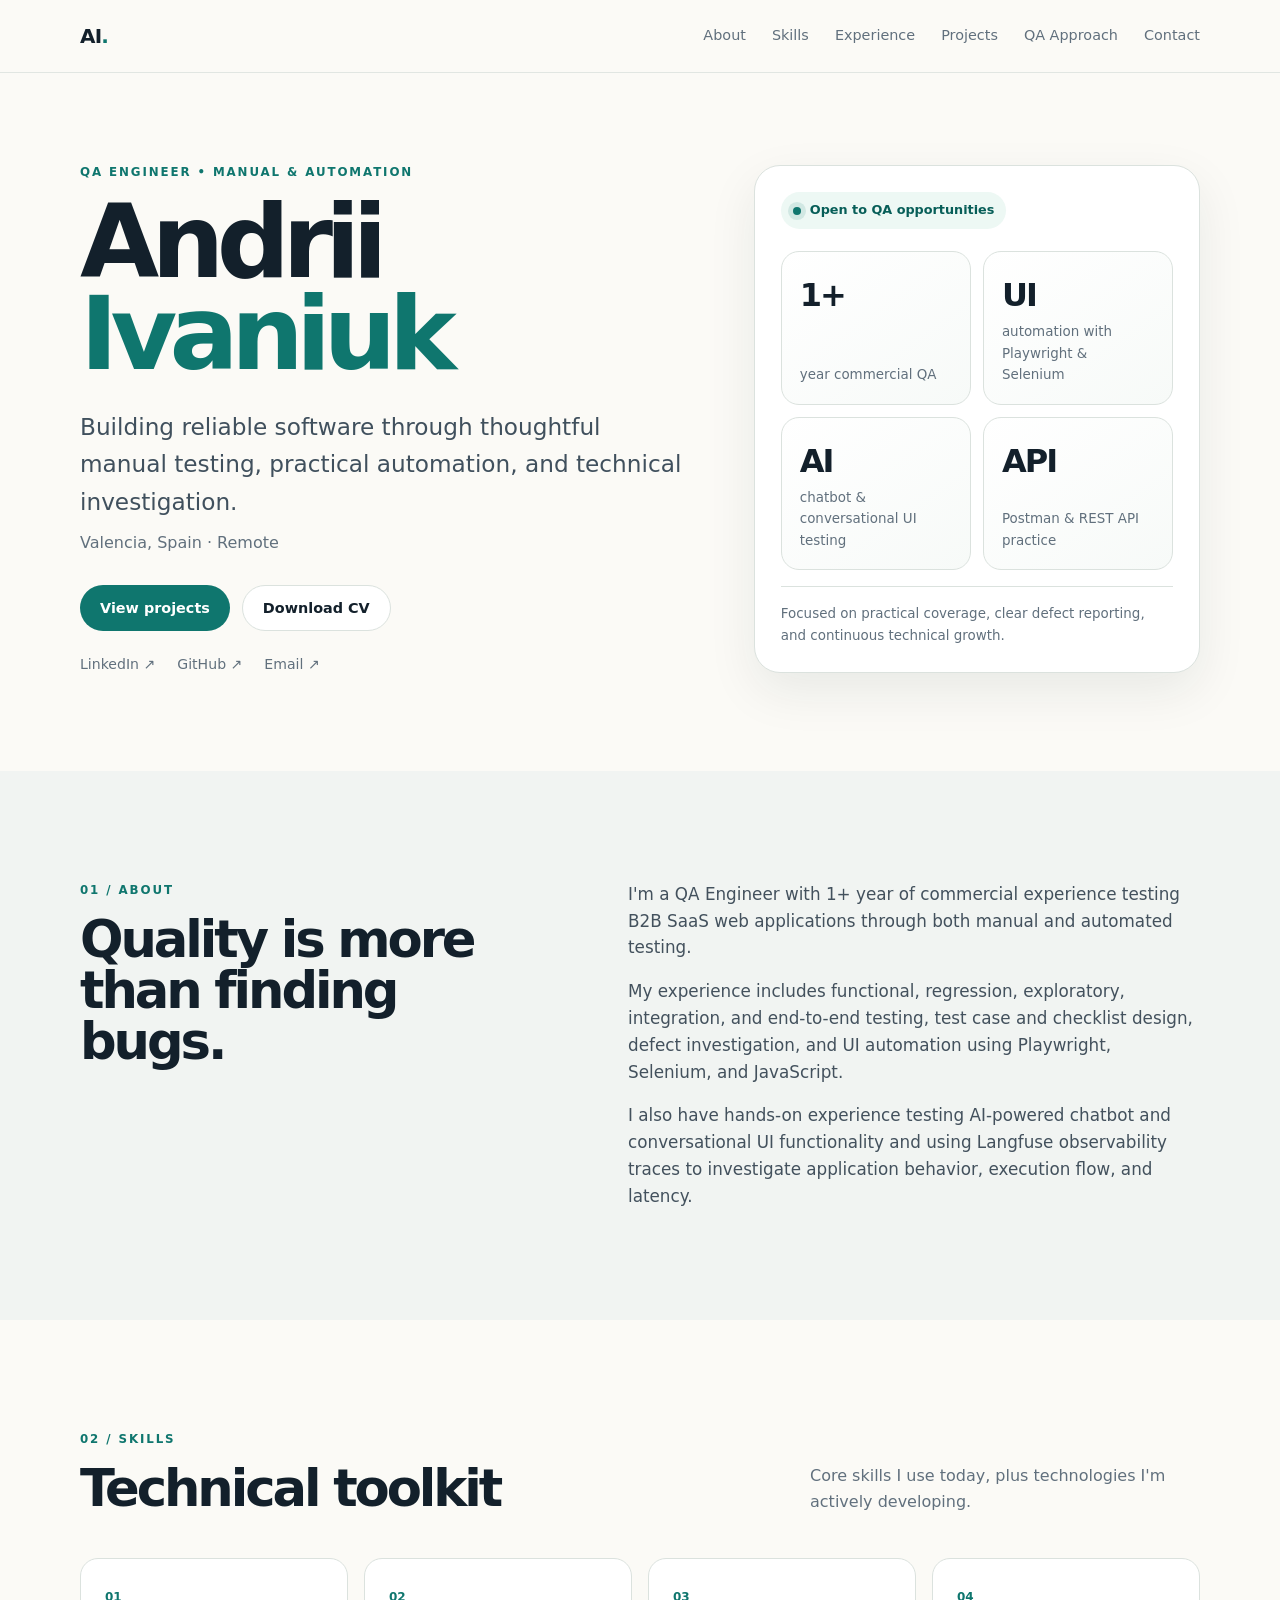
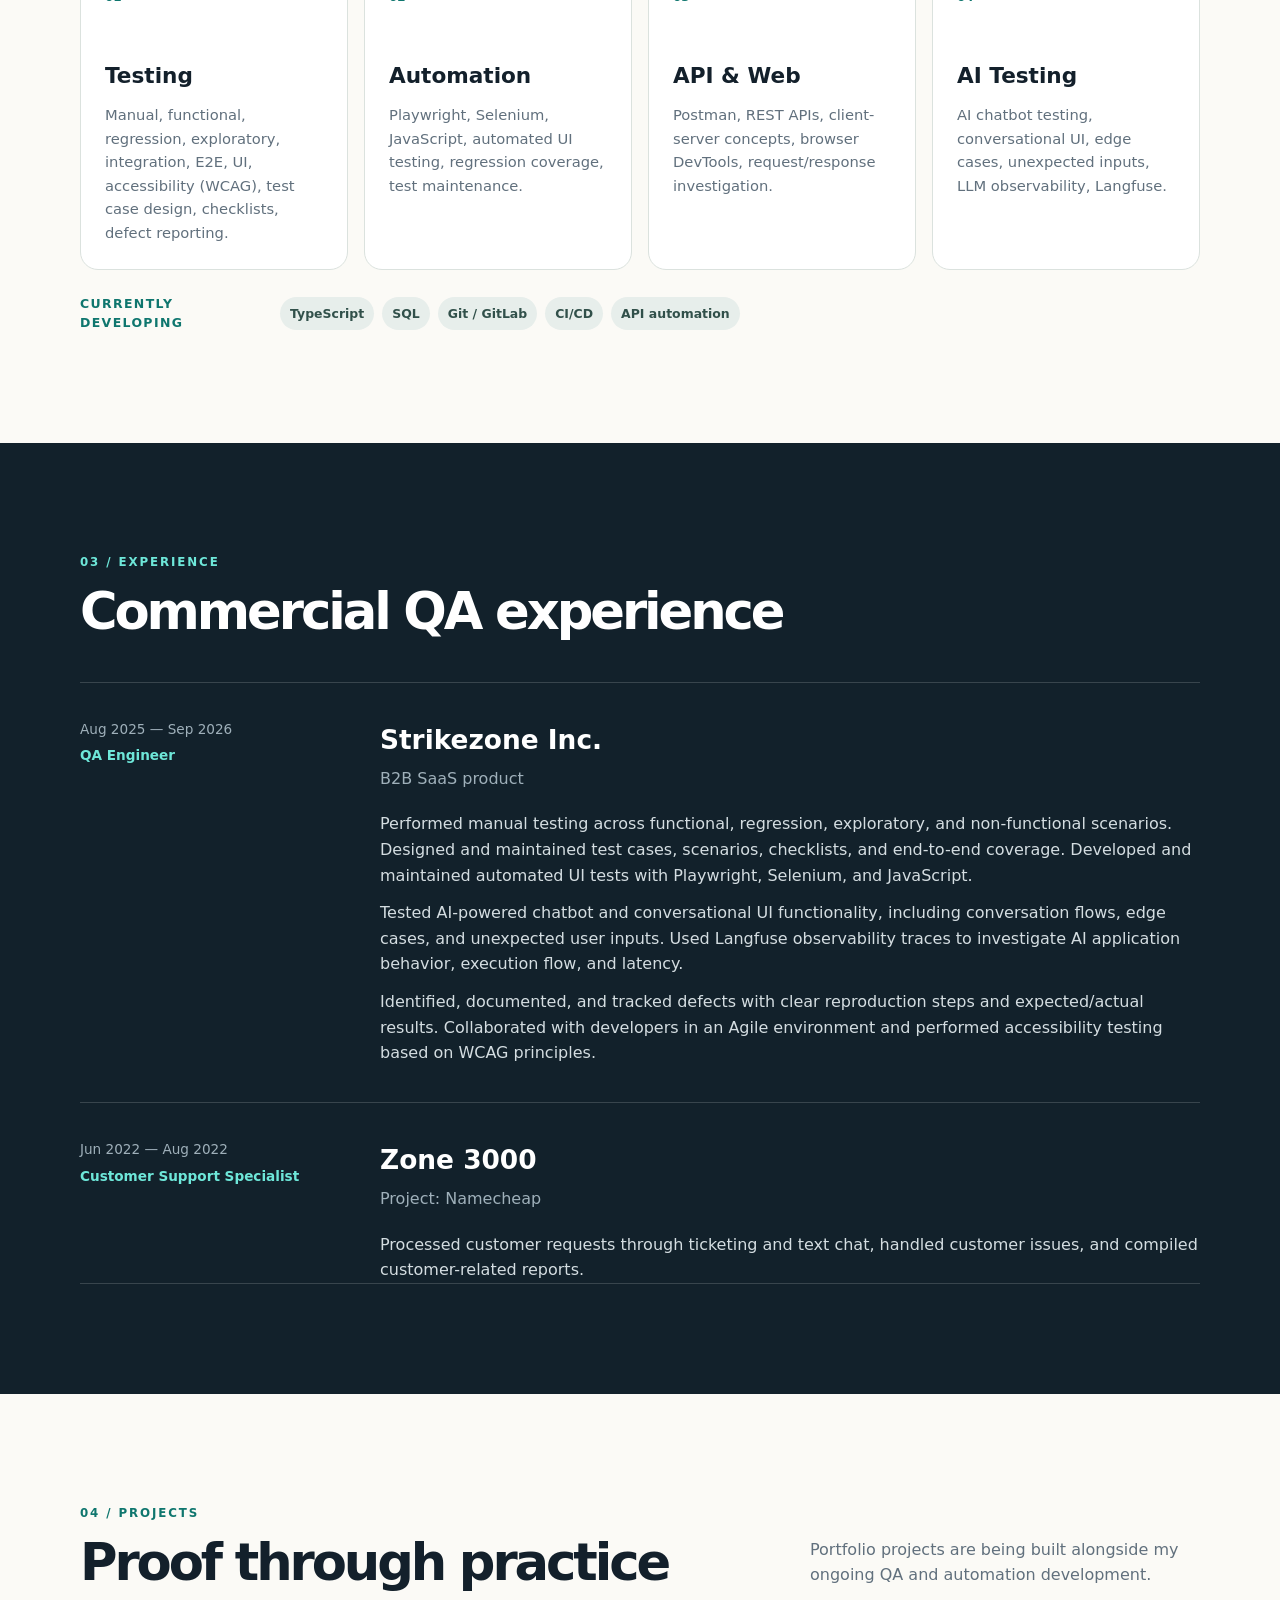
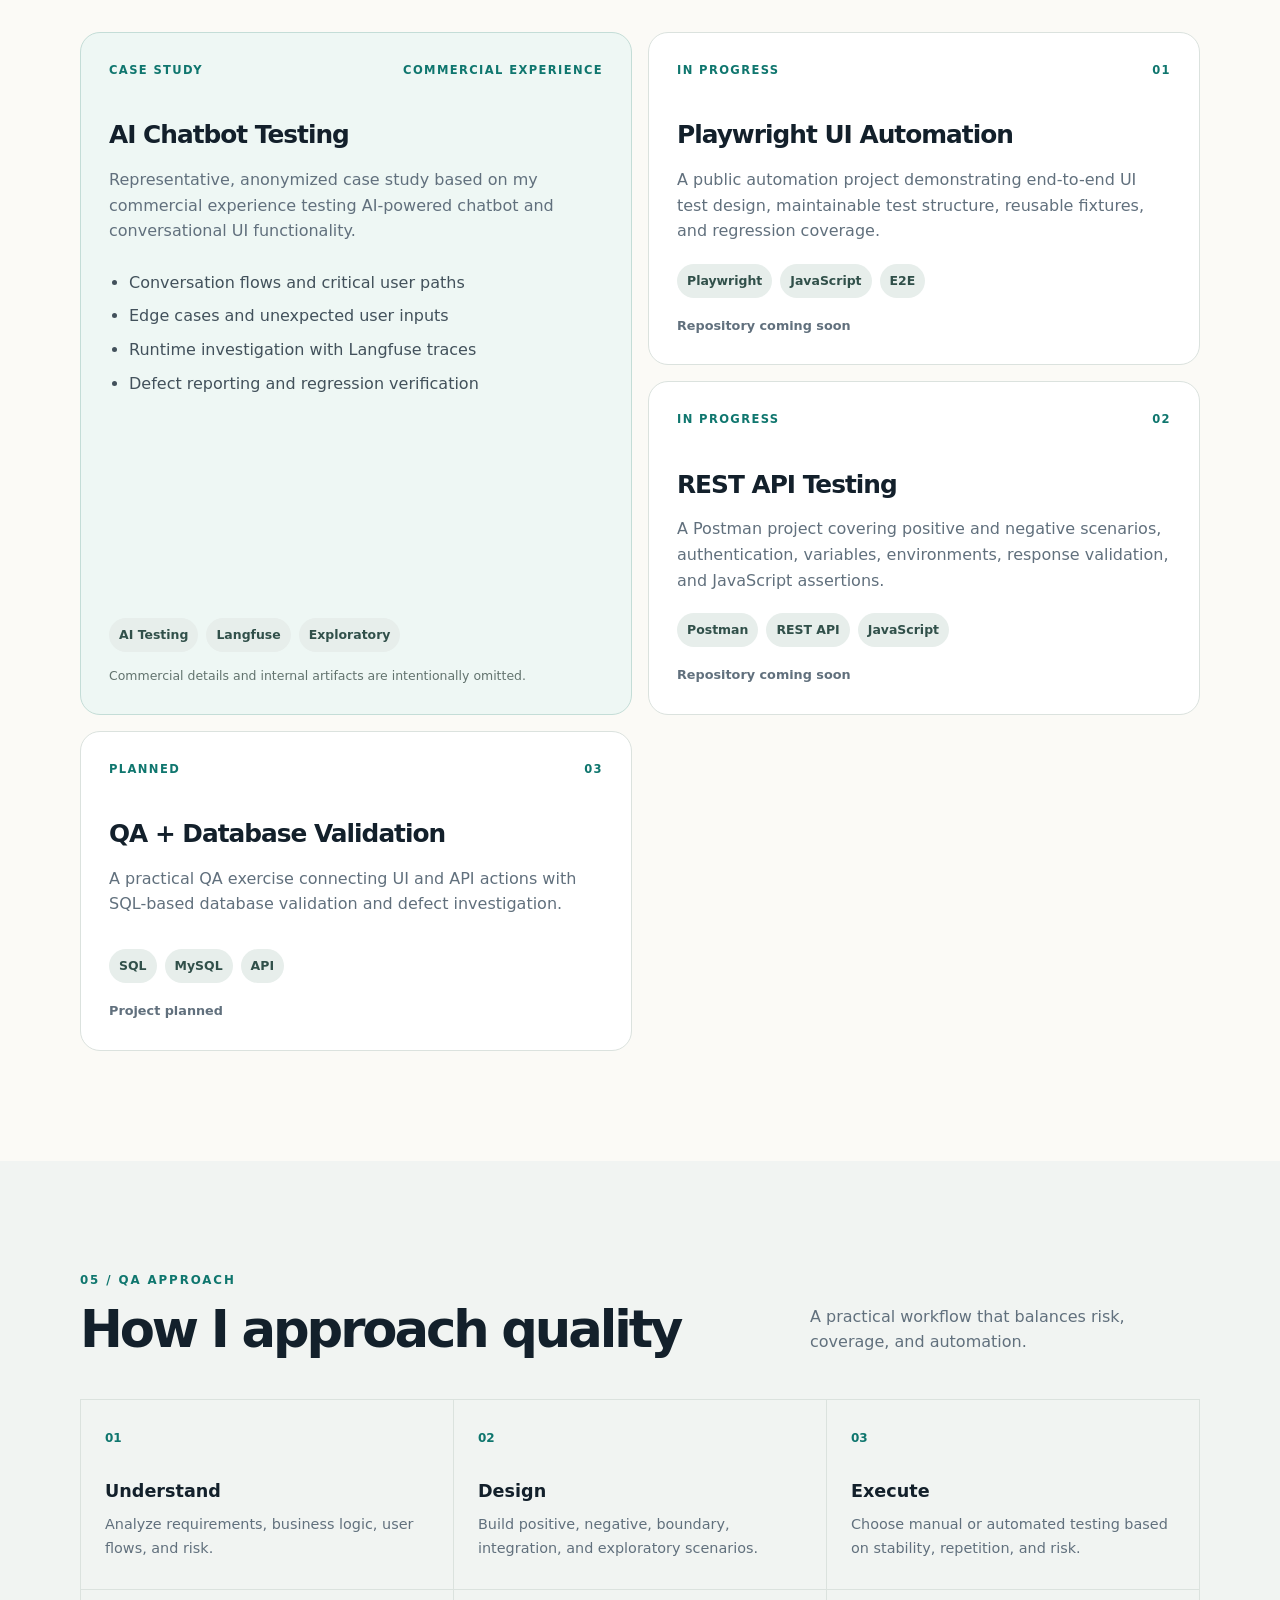
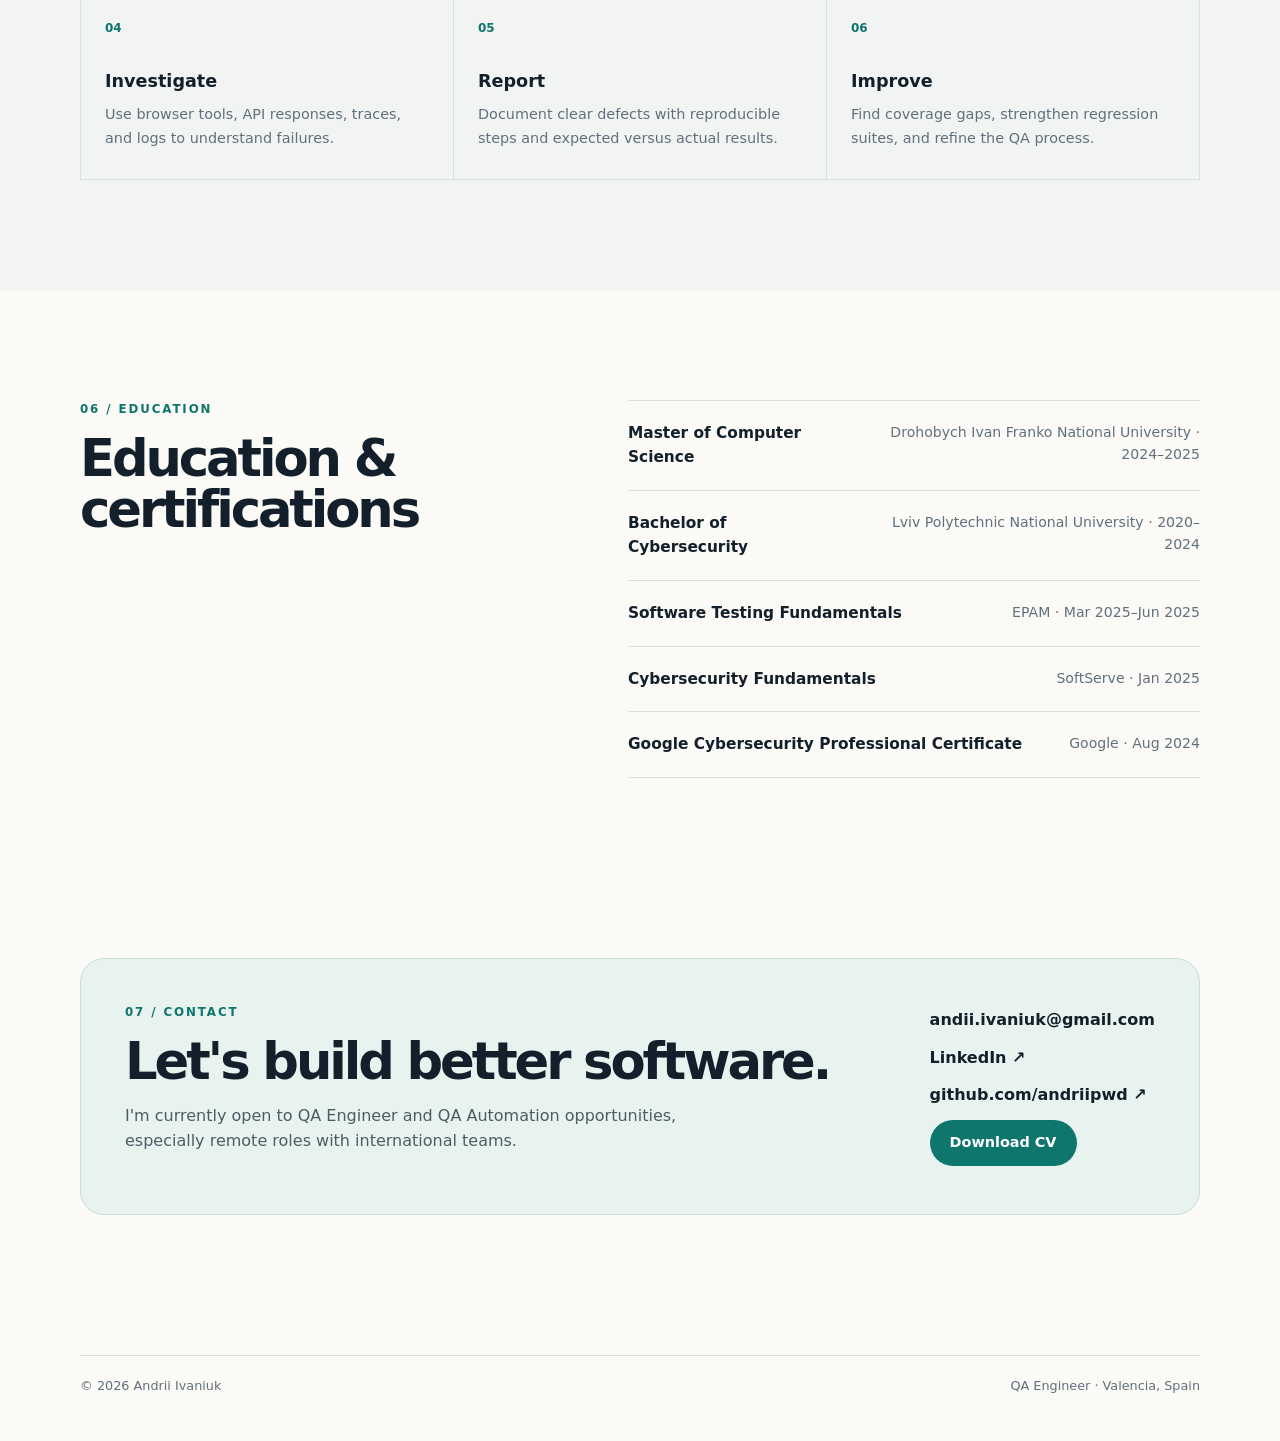
==== index.html @ 9c493ccf "additional files" ====
<!doctype html>
<html lang="en">
<head>
  <meta charset="utf-8">
  <meta name="viewport" content="width=device-width, initial-scale=1">
  <meta name="description" content="Andrii Ivaniuk — QA Engineer specializing in manual testing, test automation, Playwright, Selenium, JavaScript, API testing, and AI application testing.">
  <meta name="author" content="Andrii Ivaniuk">
  <meta name="theme-color" content="#0f766e">
  <meta property="og:title" content="Andrii Ivaniuk | QA Engineer">
  <meta property="og:description" content="QA Engineer portfolio — manual testing, automation, Playwright, Selenium, JavaScript, API testing, and AI testing.">
  <meta property="og:type" content="website">
  <meta property="og:url" content="https://andriipwd.github.io/">
  <link rel="canonical" href="https://andriipwd.github.io/">
  <link rel="stylesheet" href="styles.css">
  <title>Andrii Ivaniuk | QA Engineer</title>
</head>
<body>
  <a class="skip-link" href="#main">Skip to content</a>

  <header class="site-header">
    <div class="container nav-wrap">
      <a class="brand" href="#top" aria-label="Andrii Ivaniuk home">AI<span>.</span></a>
      <button class="nav-toggle" type="button" aria-controls="site-nav" aria-expanded="false" aria-label="Open navigation">
        <span></span><span></span><span></span>
      </button>
      <nav id="site-nav" class="site-nav" aria-label="Primary navigation">
        <a href="#about">About</a>
        <a href="#skills">Skills</a>
        <a href="#experience">Experience</a>
        <a href="#projects">Projects</a>
        <a href="#approach">QA Approach</a>
        <a href="#contact">Contact</a>
      </nav>
    </div>
  </header>

  <main id="main">
    <section id="top" class="hero section">
      <div class="container hero-grid">
        <div class="hero-copy">
          <p class="eyebrow">QA ENGINEER • MANUAL &amp; AUTOMATION</p>
          <h1>Andrii<br><span>Ivaniuk</span></h1>
          <p class="hero-subtitle">Building reliable software through thoughtful manual testing, practical automation, and technical investigation.</p>
          <p class="hero-location">Valencia, Spain · Remote</p>
          <div class="hero-actions">
            <a class="button button-primary" href="#projects">View projects</a>
            <a class="button button-secondary" href="assets/cv.pdf" target="_blank" rel="noopener">Download CV</a>
          </div>
          <div class="hero-links" aria-label="Professional links">
            <a href="https://www.linkedin.com/in/andrii-ivaniuk-838631315" target="_blank" rel="noopener">LinkedIn ↗</a>
            <a href="https://github.com/andriipwd" target="_blank" rel="noopener">GitHub ↗</a>
            <a href="mailto:andii.ivaniuk@gmail.com">Email ↗</a>
          </div>
        </div>
        <div class="hero-card" aria-label="Profile summary">
          <div class="status-dot"><span></span> Open to QA opportunities</div>
          <div class="metric-grid">
            <div class="metric">
              <strong>1+</strong>
              <span>year commercial QA</span>
            </div>
            <div class="metric">
              <strong>UI</strong>
              <span>automation with Playwright &amp; Selenium</span>
            </div>
            <div class="metric">
              <strong>AI</strong>
              <span>chatbot &amp; conversational UI testing</span>
            </div>
            <div class="metric">
              <strong>API</strong>
              <span>Postman &amp; REST API practice</span>
            </div>
          </div>
          <div class="mini-note">Focused on practical coverage, clear defect reporting, and continuous technical growth.</div>
        </div>
      </div>
    </section>

    <section id="about" class="section section-muted">
      <div class="container two-col">
        <div>
          <p class="section-kicker">01 / ABOUT</p>
          <h2>Quality is more than finding bugs.</h2>
        </div>
        <div class="section-copy">
          <p>I'm a QA Engineer with 1+ year of commercial experience testing B2B SaaS web applications through both manual and automated testing.</p>
          <p>My experience includes functional, regression, exploratory, integration, and end-to-end testing, test case and checklist design, defect investigation, and UI automation using Playwright, Selenium, and JavaScript.</p>
          <p>I also have hands-on experience testing AI-powered chatbot and conversational UI functionality and using Langfuse observability traces to investigate application behavior, execution flow, and latency.</p>
        </div>
      </div>
    </section>

    <section id="skills" class="section">
      <div class="container">
        <div class="section-heading">
          <div>
            <p class="section-kicker">02 / SKILLS</p>
            <h2>Technical toolkit</h2>
          </div>
          <p>Core skills I use today, plus technologies I'm actively developing.</p>
        </div>
        <div class="skills-grid">
          <article class="skill-card">
            <span class="skill-number">01</span>
            <h3>Testing</h3>
            <p>Manual, functional, regression, exploratory, integration, E2E, UI, accessibility (WCAG), test case design, checklists, defect reporting.</p>
          </article>
          <article class="skill-card">
            <span class="skill-number">02</span>
            <h3>Automation</h3>
            <p>Playwright, Selenium, JavaScript, automated UI testing, regression coverage, test maintenance.</p>
          </article>
          <article class="skill-card">
            <span class="skill-number">03</span>
            <h3>API &amp; Web</h3>
            <p>Postman, REST APIs, client-server concepts, browser DevTools, request/response investigation.</p>
          </article>
          <article class="skill-card">
            <span class="skill-number">04</span>
            <h3>AI Testing</h3>
            <p>AI chatbot testing, conversational UI, edge cases, unexpected inputs, LLM observability, Langfuse.</p>
          </article>
        </div>
        <div class="learning-row">
          <div class="learning-label">Currently developing</div>
          <div class="tags" aria-label="Technologies currently being developed">
            <span>TypeScript</span><span>SQL</span><span>Git / GitLab</span><span>CI/CD</span><span>API automation</span>
          </div>
        </div>
      </div>
    </section>

    <section id="experience" class="section section-dark">
      <div class="container">
        <div class="section-heading section-heading-light">
          <div>
            <p class="section-kicker">03 / EXPERIENCE</p>
            <h2>Commercial QA experience</h2>
          </div>
        </div>
        <article class="experience-item">
          <div class="experience-meta">
            <span>Aug 2025 — Sep 2026</span>
            <span>QA Engineer</span>
          </div>
          <div>
            <h3>Strikezone Inc.</h3>
            <p class="experience-context">B2B SaaS product</p>
            <p>Performed manual testing across functional, regression, exploratory, and non-functional scenarios. Designed and maintained test cases, scenarios, checklists, and end-to-end coverage. Developed and maintained automated UI tests with Playwright, Selenium, and JavaScript.</p>
            <p>Tested AI-powered chatbot and conversational UI functionality, including conversation flows, edge cases, and unexpected user inputs. Used Langfuse observability traces to investigate AI application behavior, execution flow, and latency.</p>
            <p>Identified, documented, and tracked defects with clear reproduction steps and expected/actual results. Collaborated with developers in an Agile environment and performed accessibility testing based on WCAG principles.</p>
          </div>
        </article>
        <article class="experience-item experience-item-secondary">
          <div class="experience-meta">
            <span>Jun 2022 — Aug 2022</span>
            <span>Customer Support Specialist</span>
          </div>
          <div>
            <h3>Zone 3000</h3>
            <p class="experience-context">Project: Namecheap</p>
            <p>Processed customer requests through ticketing and text chat, handled customer issues, and compiled customer-related reports.</p>
          </div>
        </article>
      </div>
    </section>

    <section id="projects" class="section">
      <div class="container">
        <div class="section-heading">
          <div>
            <p class="section-kicker">04 / PROJECTS</p>
            <h2>Proof through practice</h2>
          </div>
          <p>Portfolio projects are being built alongside my ongoing QA and automation development.</p>
        </div>

        <div class="projects-grid">
          <article class="project-card featured-project">
            <div class="project-topline"><span>CASE STUDY</span><span>COMMERCIAL EXPERIENCE</span></div>
            <h3>AI Chatbot Testing</h3>
            <p>Representative, anonymized case study based on my commercial experience testing AI-powered chatbot and conversational UI functionality.</p>
            <ul>
              <li>Conversation flows and critical user paths</li>
              <li>Edge cases and unexpected user inputs</li>
              <li>Runtime investigation with Langfuse traces</li>
              <li>Defect reporting and regression verification</li>
            </ul>
            <div class="project-tags"><span>AI Testing</span><span>Langfuse</span><span>Exploratory</span></div>
            <div class="project-note">Commercial details and internal artifacts are intentionally omitted.</div>
          </article>

          <article class="project-card">
            <div class="project-topline"><span>IN PROGRESS</span><span>01</span></div>
            <h3>Playwright UI Automation</h3>
            <p>A public automation project demonstrating end-to-end UI test design, maintainable test structure, reusable fixtures, and regression coverage.</p>
            <div class="project-tags"><span>Playwright</span><span>JavaScript</span><span>E2E</span></div>
            <span class="project-state">Repository coming soon</span>
          </article>

          <article class="project-card">
            <div class="project-topline"><span>IN PROGRESS</span><span>02</span></div>
            <h3>REST API Testing</h3>
            <p>A Postman project covering positive and negative scenarios, authentication, variables, environments, response validation, and JavaScript assertions.</p>
            <div class="project-tags"><span>Postman</span><span>REST API</span><span>JavaScript</span></div>
            <span class="project-state">Repository coming soon</span>
          </article>

          <article class="project-card">
            <div class="project-topline"><span>PLANNED</span><span>03</span></div>
            <h3>QA + Database Validation</h3>
            <p>A practical QA exercise connecting UI and API actions with SQL-based database validation and defect investigation.</p>
            <div class="project-tags"><span>SQL</span><span>MySQL</span><span>API</span></div>
            <span class="project-state">Project planned</span>
          </article>
        </div>
      </div>
    </section>

    <section id="approach" class="section section-muted">
      <div class="container">
        <div class="section-heading">
          <div>
            <p class="section-kicker">05 / QA APPROACH</p>
            <h2>How I approach quality</h2>
          </div>
          <p>A practical workflow that balances risk, coverage, and automation.</p>
        </div>
        <div class="approach-grid">
          <div class="approach-step"><span>01</span><h3>Understand</h3><p>Analyze requirements, business logic, user flows, and risk.</p></div>
          <div class="approach-step"><span>02</span><h3>Design</h3><p>Build positive, negative, boundary, integration, and exploratory scenarios.</p></div>
          <div class="approach-step"><span>03</span><h3>Execute</h3><p>Choose manual or automated testing based on stability, repetition, and risk.</p></div>
          <div class="approach-step"><span>04</span><h3>Investigate</h3><p>Use browser tools, API responses, traces, and logs to understand failures.</p></div>
          <div class="approach-step"><span>05</span><h3>Report</h3><p>Document clear defects with reproducible steps and expected versus actual results.</p></div>
          <div class="approach-step"><span>06</span><h3>Improve</h3><p>Find coverage gaps, strengthen regression suites, and refine the QA process.</p></div>
        </div>
      </div>
    </section>

    <section id="education" class="section">
      <div class="container two-col">
        <div>
          <p class="section-kicker">06 / EDUCATION</p>
          <h2>Education &amp; certifications</h2>
        </div>
        <div class="education-list">
          <div><strong>Master of Computer Science</strong><span>Drohobych Ivan Franko National University · 2024–2025</span></div>
          <div><strong>Bachelor of Cybersecurity</strong><span>Lviv Polytechnic National University · 2020–2024</span></div>
          <div><strong>Software Testing Fundamentals</strong><span>EPAM · Mar 2025–Jun 2025</span></div>
          <div><strong>Cybersecurity Fundamentals</strong><span>SoftServe · Jan 2025</span></div>
          <div><strong>Google Cybersecurity Professional Certificate</strong><span>Google · Aug 2024</span></div>
        </div>
      </div>
    </section>

    <section id="contact" class="section contact-section">
      <div class="container contact-card">
        <div>
          <p class="section-kicker">07 / CONTACT</p>
          <h2>Let's build better software.</h2>
          <p>I'm currently open to QA Engineer and QA Automation opportunities, especially remote roles with international teams.</p>
        </div>
        <div class="contact-links">
          <a href="mailto:andii.ivaniuk@gmail.com">andii.ivaniuk@gmail.com</a>
          <a href="https://www.linkedin.com/in/andrii-ivaniuk-838631315" target="_blank" rel="noopener">LinkedIn ↗</a>
          <a href="https://github.com/andriipwd" target="_blank" rel="noopener">github.com/andriipwd ↗</a>
          <a class="button button-primary" href="assets/cv.pdf" target="_blank" rel="noopener">Download CV</a>
        </div>
      </div>
    </section>
  </main>

  <footer class="site-footer">
    <div class="container footer-wrap">
      <span>© <span id="year"></span> Andrii Ivaniuk</span>
      <span>QA Engineer · Valencia, Spain</span>
    </div>
  </footer>

  <script src="script.js"></script>
</body>
</html>
---- styles.css ----
:root {
  --ink: #13202b;
  --muted: #61707d;
  --paper: #fbfaf6;
  --soft: #f1f4f2;
  --line: #dbe2de;
  --accent: #0f766e;
  --accent-dark: #075e58;
  --dark: #12212b;
  --white: #ffffff;
  --max: 1120px;
  --radius: 20px;
  --shadow: 0 18px 50px rgba(19, 32, 43, 0.08);
}

* { box-sizing: border-box; }
html { scroll-behavior: smooth; }
body {
  margin: 0;
  font-family: Inter, ui-sans-serif, system-ui, -apple-system, BlinkMacSystemFont, "Segoe UI", sans-serif;
  color: var(--ink);
  background: var(--paper);
  line-height: 1.6;
}
a { color: inherit; text-decoration: none; }
img { max-width: 100%; display: block; }
button, a { -webkit-tap-highlight-color: transparent; }

.container { width: min(calc(100% - 40px), var(--max)); margin: 0 auto; }
.section { padding: 110px 0; }
.section-muted { background: var(--soft); }
.section-dark { background: var(--dark); color: var(--white); }

.skip-link {
  position: fixed;
  top: -60px;
  left: 20px;
  z-index: 100;
  padding: 10px 14px;
  background: var(--ink);
  color: var(--white);
  border-radius: 8px;
}
.skip-link:focus { top: 20px; }

.site-header {
  position: sticky;
  top: 0;
  z-index: 50;
  background: rgba(251, 250, 246, 0.92);
  border-bottom: 1px solid rgba(219, 226, 222, 0.8);
  backdrop-filter: blur(14px);
}
.nav-wrap { height: 72px; display: flex; align-items: center; justify-content: space-between; }
.brand { font-weight: 800; font-size: 1.25rem; letter-spacing: -0.04em; }
.brand span { color: var(--accent); }
.site-nav { display: flex; gap: 26px; align-items: center; font-size: 0.9rem; color: var(--muted); }
.site-nav a:hover, .hero-links a:hover, .contact-links a:hover { color: var(--accent); }
.nav-toggle { display: none; border: 0; background: transparent; padding: 8px; cursor: pointer; }
.nav-toggle span { display: block; width: 24px; height: 2px; background: var(--ink); margin: 5px 0; }

.hero { padding-top: 90px; padding-bottom: 95px; }
.hero-grid { display: grid; grid-template-columns: 1.15fr 0.85fr; gap: 70px; align-items: center; }
.eyebrow, .section-kicker { margin: 0 0 14px; color: var(--accent); font-size: 0.74rem; font-weight: 800; letter-spacing: 0.16em; }
.hero h1 { margin: 0; font-size: clamp(4rem, 8vw, 7.2rem); line-height: 0.9; letter-spacing: -0.075em; font-weight: 800; }
.hero h1 span { color: var(--accent); }
.hero-subtitle { max-width: 680px; margin: 28px 0 10px; font-size: clamp(1.15rem, 2vw, 1.45rem); color: #40505d; }
.hero-location { color: var(--muted); margin: 0; }
.hero-actions { display: flex; flex-wrap: wrap; gap: 12px; margin-top: 30px; }
.button { display: inline-flex; justify-content: center; align-items: center; min-height: 46px; padding: 0 20px; border-radius: 999px; font-weight: 750; font-size: 0.9rem; transition: transform .2s ease, background .2s ease, color .2s ease; }
.button:hover { transform: translateY(-2px); }
.button-primary { color: var(--white); background: var(--accent); }
.button-primary:hover { background: var(--accent-dark); }
.button-secondary { color: var(--ink); border: 1px solid var(--line); background: var(--white); }
.hero-links { display: flex; gap: 22px; margin-top: 22px; font-size: 0.88rem; color: var(--muted); }

.hero-card { background: var(--white); border: 1px solid var(--line); border-radius: 26px; padding: 26px; box-shadow: var(--shadow); }
.status-dot { display: inline-flex; gap: 9px; align-items: center; padding: 8px 12px; border-radius: 999px; background: #edf8f4; color: var(--accent-dark); font-size: 0.8rem; font-weight: 750; }
.status-dot span { width: 8px; height: 8px; border-radius: 50%; background: var(--accent); box-shadow: 0 0 0 5px rgba(15, 118, 110, 0.12); }
.metric-grid { display: grid; grid-template-columns: 1fr 1fr; gap: 12px; margin-top: 22px; }
.metric { min-height: 150px; padding: 18px; border: 1px solid var(--line); border-radius: 18px; background: linear-gradient(145deg, #fff, #f7faf8); display: flex; flex-direction: column; justify-content: space-between; }
.metric strong { font-size: 2rem; letter-spacing: -0.06em; }
.metric span { color: var(--muted); font-size: 0.84rem; }
.mini-note { margin-top: 16px; padding-top: 16px; border-top: 1px solid var(--line); font-size: 0.84rem; color: var(--muted); }

.two-col { display: grid; grid-template-columns: 0.9fr 1.1fr; gap: 80px; }
h2 { margin: 0; font-size: clamp(2.15rem, 4vw, 3.65rem); line-height: 1; letter-spacing: -0.06em; }
.section-copy { color: #43515d; font-size: 1.05rem; }
.section-copy p:first-child { margin-top: 0; }
.section-copy p:last-child { margin-bottom: 0; }

.section-heading { display: flex; justify-content: space-between; gap: 40px; align-items: end; margin-bottom: 44px; }
.section-heading > p { max-width: 390px; color: var(--muted); margin: 0; }
.skills-grid { display: grid; grid-template-columns: repeat(4, 1fr); gap: 16px; }
.skill-card { padding: 24px; min-height: 230px; border: 1px solid var(--line); border-radius: 18px; background: var(--white); position: relative; }
.skill-number { color: var(--accent); font-weight: 800; font-size: 0.75rem; }
.skill-card h3 { margin: 50px 0 10px; font-size: 1.35rem; }
.skill-card p { margin: 0; color: var(--muted); font-size: 0.92rem; }
.learning-row { display: grid; grid-template-columns: 180px 1fr; gap: 20px; align-items: center; margin-top: 24px; }
.learning-label { font-size: 0.78rem; font-weight: 800; letter-spacing: 0.11em; text-transform: uppercase; color: var(--accent); }
.tags, .project-tags { display: flex; flex-wrap: wrap; gap: 8px; }
.tags span, .project-tags span { padding: 7px 10px; border-radius: 999px; background: #e7eeeb; color: #31504a; font-size: 0.78rem; font-weight: 700; }

.section-heading-light > p, .section-dark .section-kicker { color: #6ee7d9; }
.experience-item { display: grid; grid-template-columns: 240px 1fr; gap: 60px; padding: 36px 0; border-top: 1px solid rgba(255,255,255,.16); }
.experience-item:last-child { border-bottom: 1px solid rgba(255,255,255,.16); }
.experience-meta { display: flex; flex-direction: column; gap: 5px; color: #9fb0ba; font-size: 0.85rem; }
.experience-meta span:last-child { color: #6ee7d9; font-weight: 750; }
.experience-item h3 { margin: 0; font-size: 1.65rem; }
.experience-context { color: #9fb0ba; margin: 5px 0 20px; }
.experience-item p:not(.experience-context) { color: #d4dde1; margin: 0 0 12px; }
.experience-item p:last-child { margin-bottom: 0; }
.experience-item-secondary { padding-bottom: 0; }

.projects-grid { display: grid; grid-template-columns: repeat(2, 1fr); gap: 16px; }
.project-card { padding: 28px; border: 1px solid var(--line); border-radius: 20px; background: var(--white); min-height: 320px; display: flex; flex-direction: column; }
.featured-project { grid-row: span 2; background: #eef7f4; border-color: #c4ddd7; }
.project-topline { display: flex; justify-content: space-between; gap: 20px; font-size: 0.72rem; font-weight: 800; letter-spacing: .12em; color: var(--accent); }
.project-card h3 { margin: 36px 0 12px; font-size: 1.55rem; letter-spacing: -0.04em; }
.project-card p { color: var(--muted); margin: 0; }
.project-card ul { margin: 18px 0; padding-left: 20px; color: #42515b; }
.project-card li { margin: 8px 0; }
.project-tags { margin-top: auto; padding-top: 20px; }
.project-note { margin-top: 14px; font-size: 0.78rem; color: #62736e; }
.project-state { margin-top: 18px; font-size: 0.8rem; color: var(--muted); font-weight: 700; }

.approach-grid { display: grid; grid-template-columns: repeat(3, 1fr); border-top: 1px solid var(--line); border-left: 1px solid var(--line); }
.approach-step { padding: 24px; border-right: 1px solid var(--line); border-bottom: 1px solid var(--line); min-height: 190px; }
.approach-step span { font-size: 0.75rem; font-weight: 800; color: var(--accent); }
.approach-step h3 { margin: 28px 0 8px; font-size: 1.1rem; }
.approach-step p { margin: 0; color: var(--muted); font-size: .9rem; }

.education-list { display: grid; gap: 0; border-top: 1px solid var(--line); }
.education-list div { display: flex; justify-content: space-between; gap: 30px; padding: 20px 0; border-bottom: 1px solid var(--line); }
.education-list strong { font-size: .96rem; }
.education-list span { text-align: right; color: var(--muted); font-size: .88rem; }

.contact-section { padding-top: 70px; }
.contact-card { display: grid; grid-template-columns: 1fr auto; gap: 50px; align-items: center; padding: 44px; border-radius: 24px; background: #e8f3f0; border: 1px solid #c8ded9; }
.contact-card p:not(.section-kicker) { max-width: 560px; color: #4a5d65; }
.contact-links { display: flex; flex-direction: column; gap: 12px; align-items: flex-start; font-weight: 700; }
.contact-links a:not(.button):hover { color: var(--accent); }

.site-footer { padding: 30px 0 45px; color: var(--muted); font-size: .8rem; }
.footer-wrap { display: flex; justify-content: space-between; gap: 20px; border-top: 1px solid var(--line); padding-top: 20px; }

@media (max-width: 900px) {
  .hero-grid, .two-col { grid-template-columns: 1fr; }
  .hero-grid { gap: 40px; }
  .skills-grid { grid-template-columns: 1fr 1fr; }
  .experience-item { grid-template-columns: 1fr; gap: 18px; }
  .approach-grid { grid-template-columns: 1fr 1fr; }
  .contact-card { grid-template-columns: 1fr; }
}

@media (max-width: 720px) {
  .container { width: min(calc(100% - 28px), var(--max)); }
  .section { padding: 80px 0; }
  .hero { padding-top: 65px; }
  .nav-toggle { display: block; }
  .site-nav { position: absolute; top: 72px; left: 0; right: 0; display: none; padding: 18px 20px 22px; background: var(--paper); border-bottom: 1px solid var(--line); flex-direction: column; align-items: flex-start; gap: 18px; }
  .site-nav.is-open { display: flex; }
  .metric-grid, .projects-grid, .skills-grid, .approach-grid { grid-template-columns: 1fr; }
  .featured-project { grid-row: auto; }
  .section-heading { display: block; }
  .section-heading > p { margin-top: 18px; }
  .learning-row { grid-template-columns: 1fr; }
  .education-list div { display: block; }
  .education-list span { display: block; text-align: left; margin-top: 6px; }
  .hero h1 { font-size: clamp(3.6rem, 17vw, 5.6rem); }
  .contact-card { padding: 28px; }
  .footer-wrap { display: block; }
  .footer-wrap span + span { display: block; margin-top: 6px; }
}
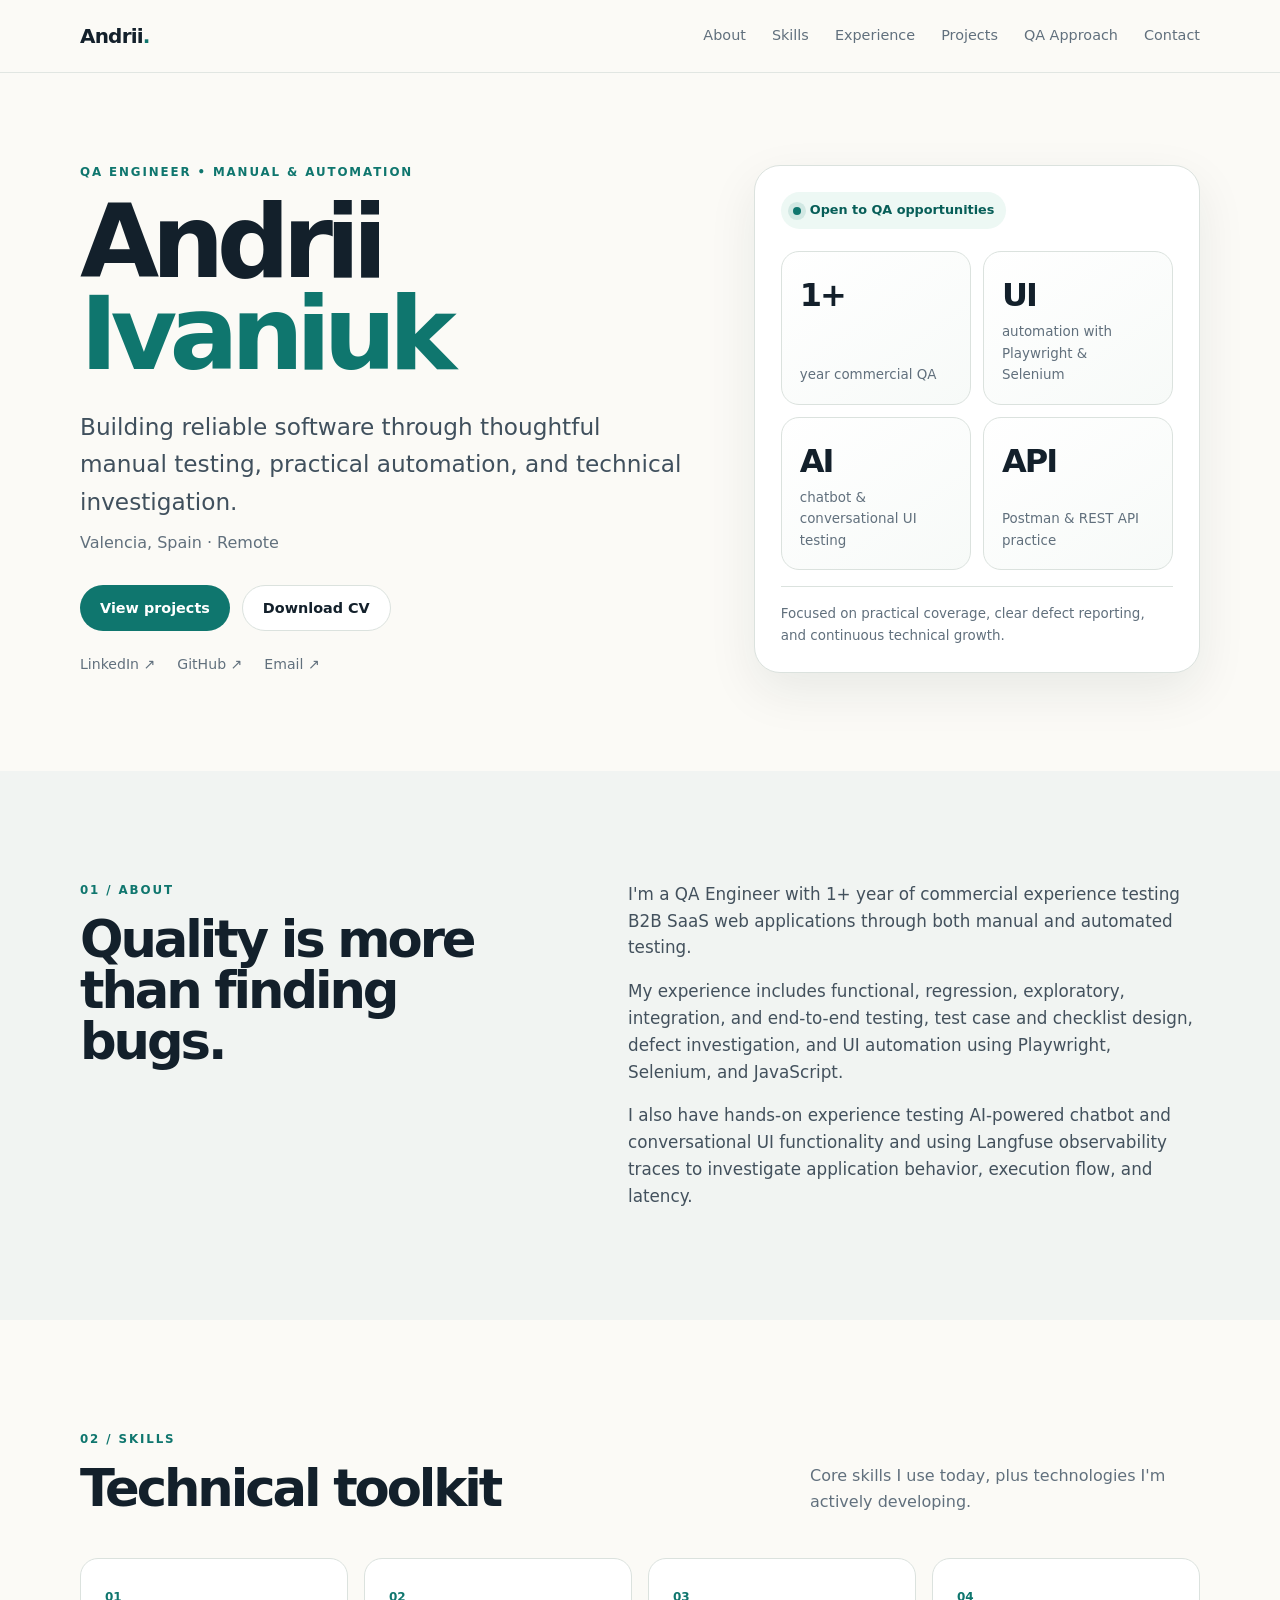
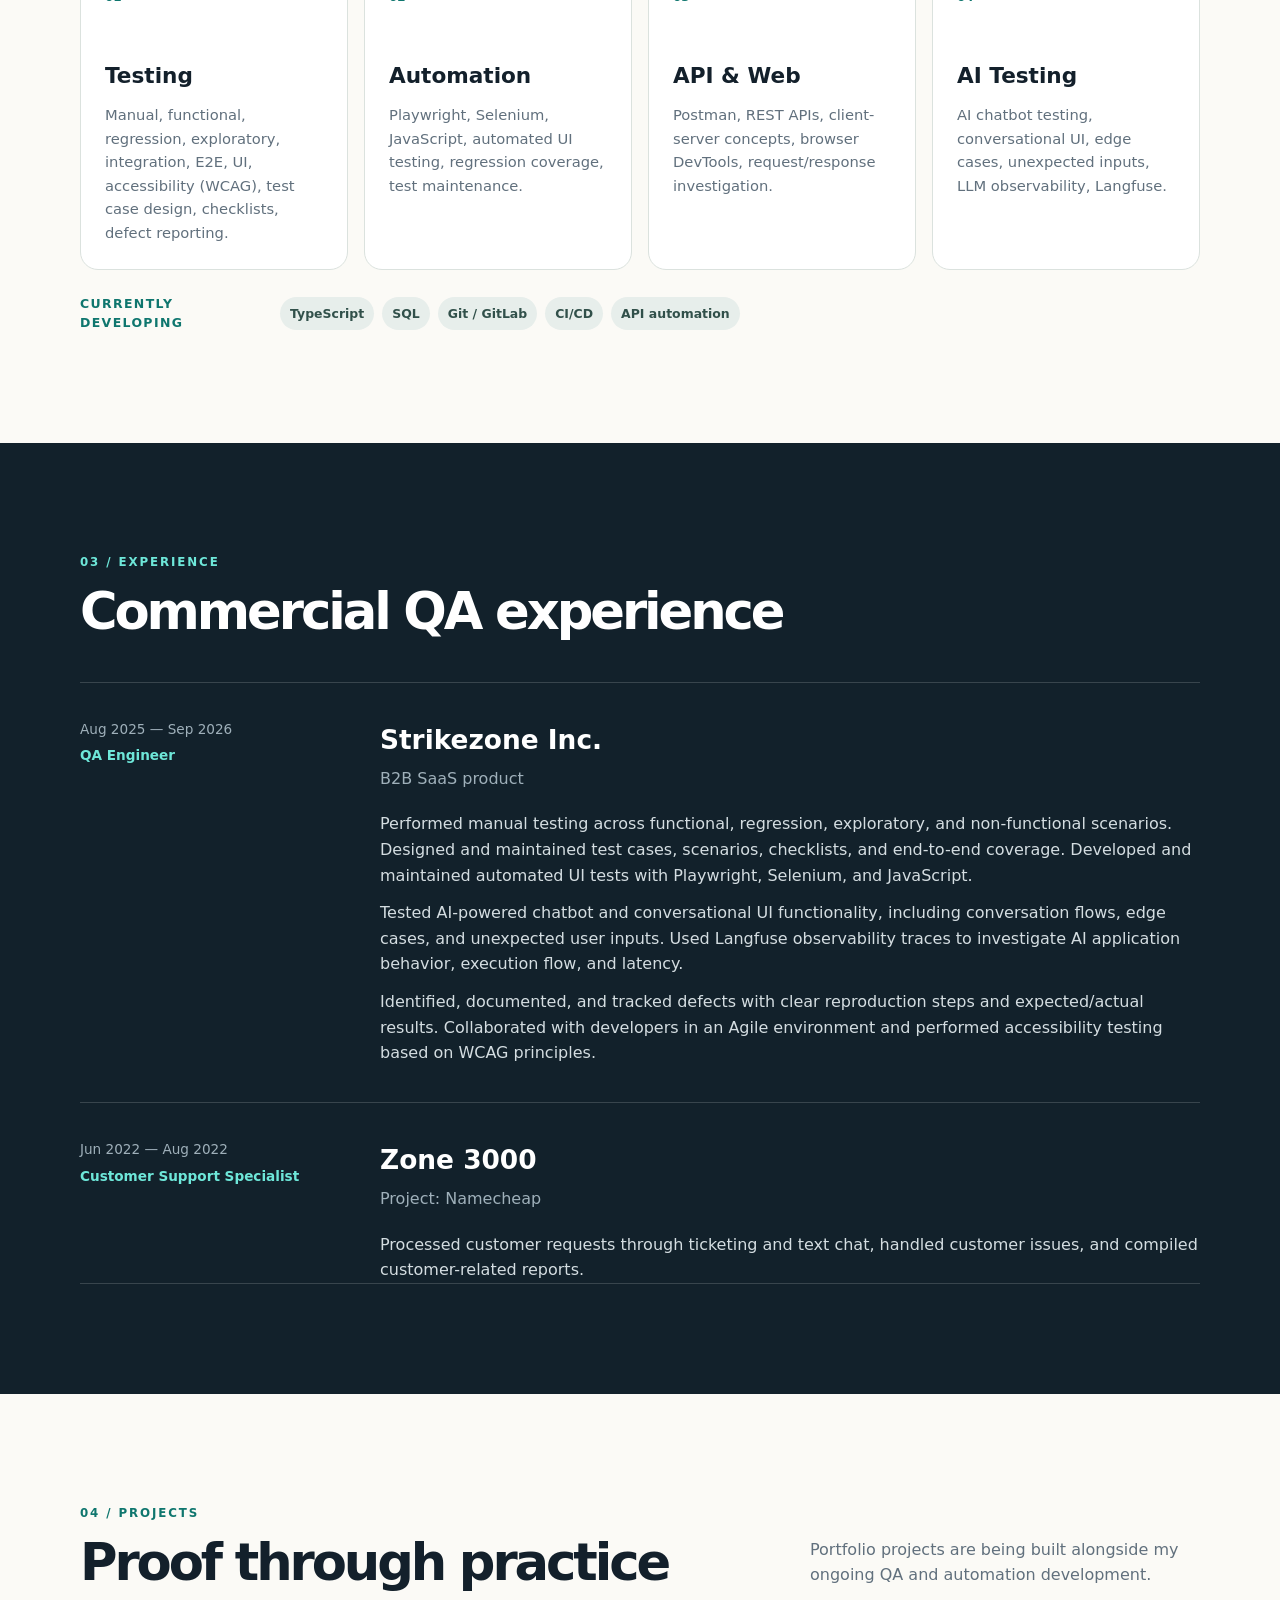
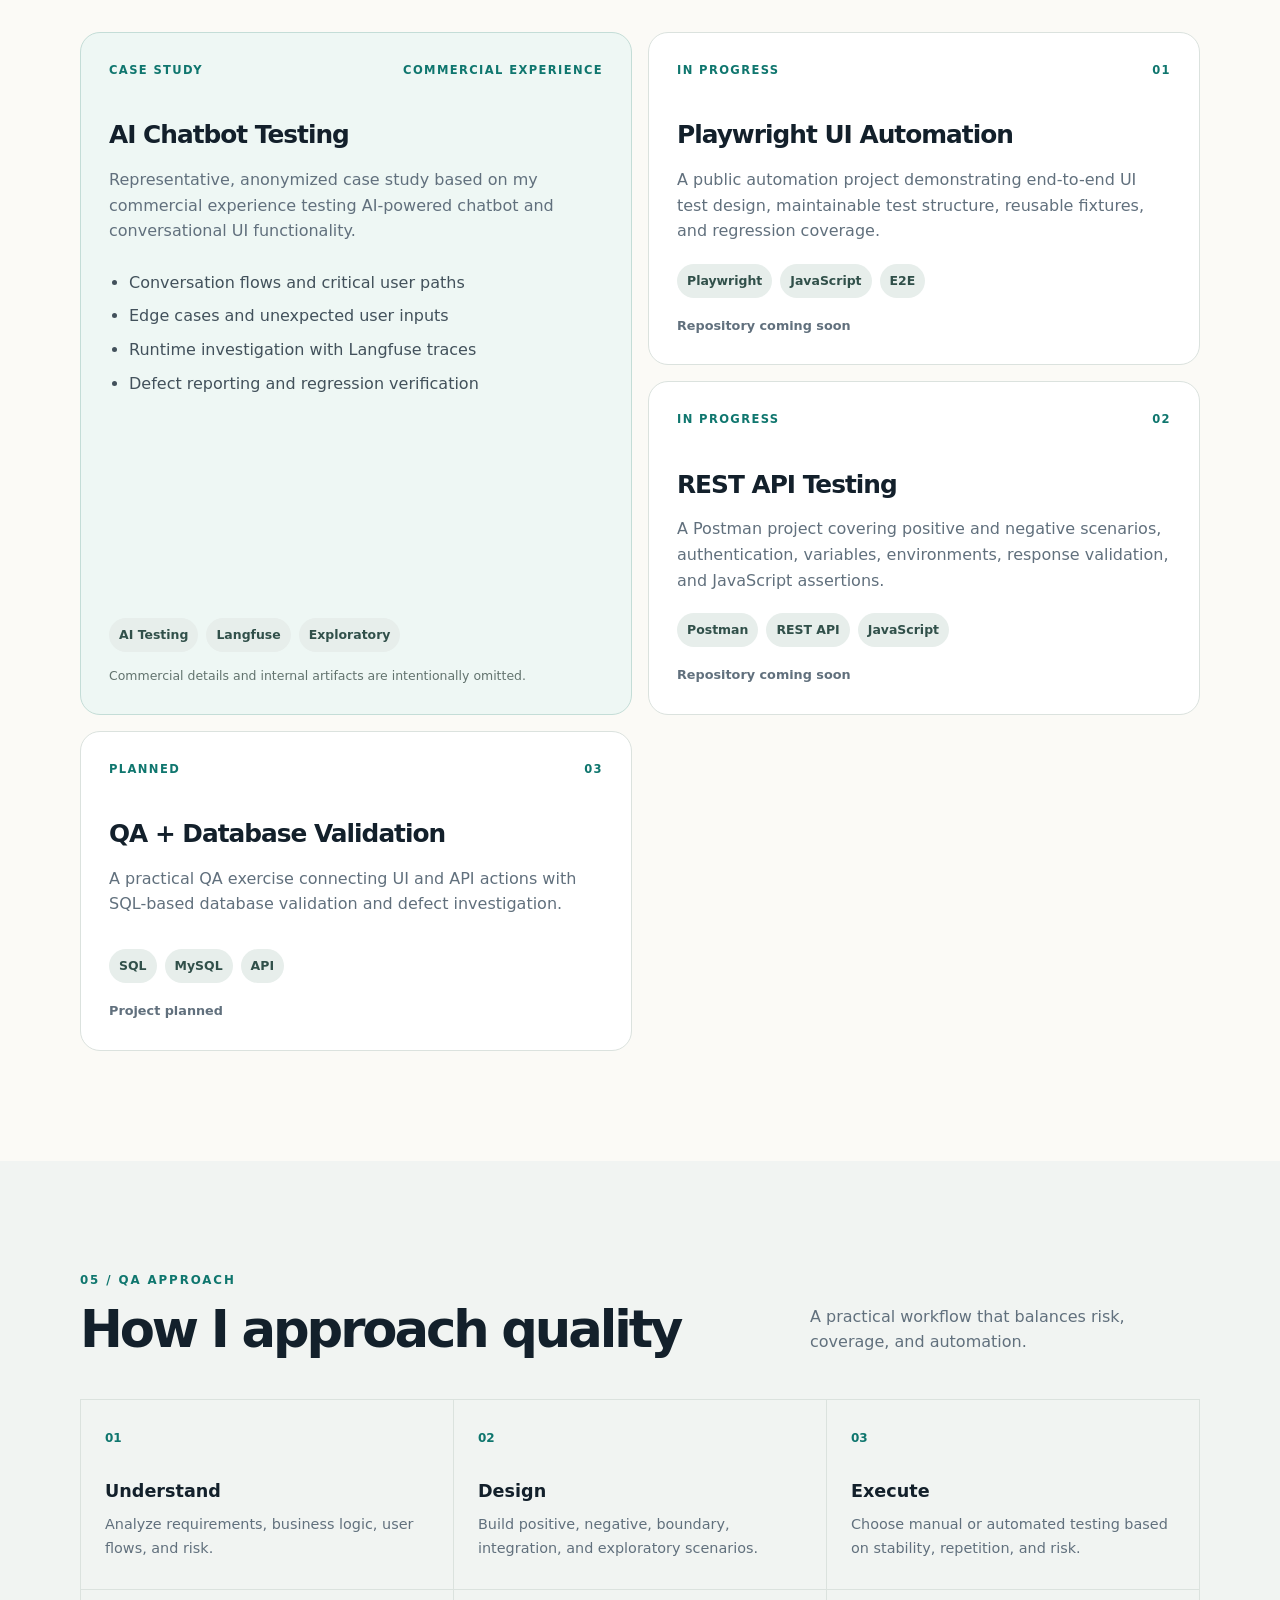
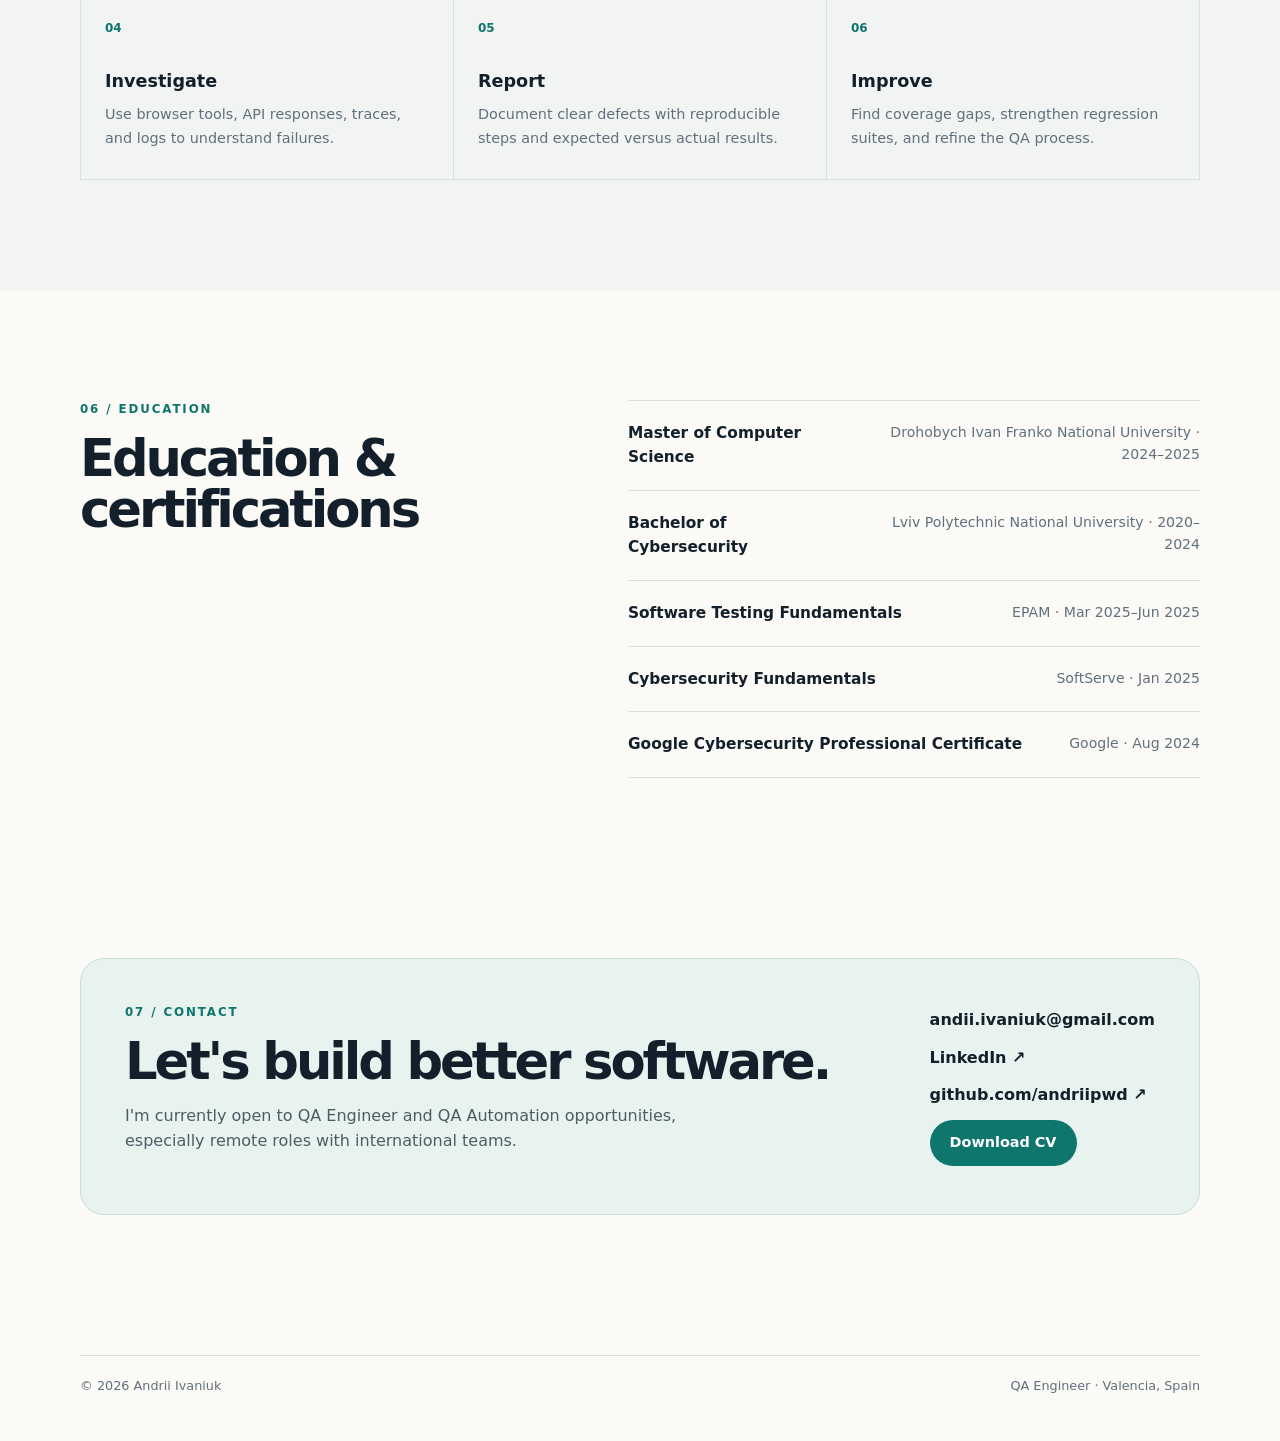
==== commit 0de84a3b: "Update index.html" ====
--- a/index.html
+++ b/index.html
@@ -19,7 +19,7 @@
 
   <header class="site-header">
     <div class="container nav-wrap">
-      <a class="brand" href="#top" aria-label="Andrii Ivaniuk home">AI<span>.</span></a>
+      <a class="brand" href="#top" aria-label="Andrii Ivaniuk home">Andrii<span>.</span></a>
       <button class="nav-toggle" type="button" aria-controls="site-nav" aria-expanded="false" aria-label="Open navigation">
         <span></span><span></span><span></span>
       </button>
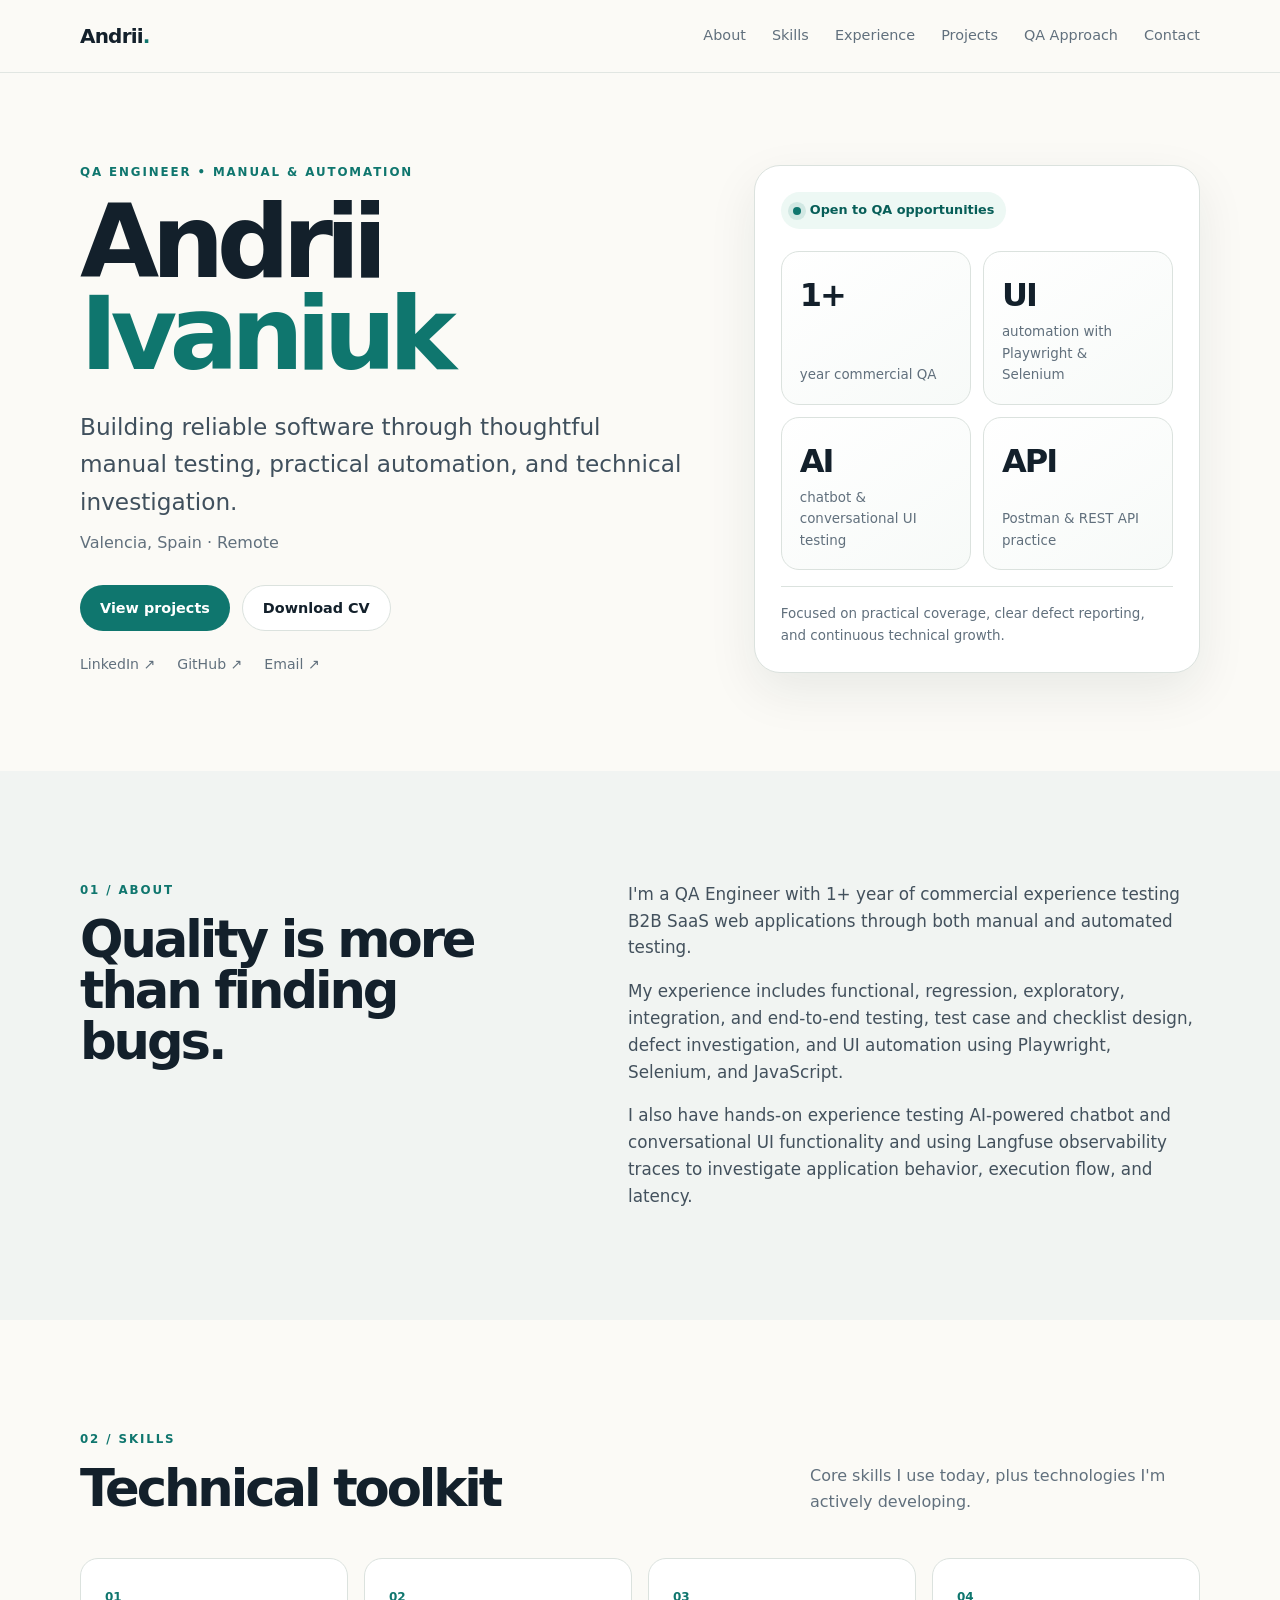
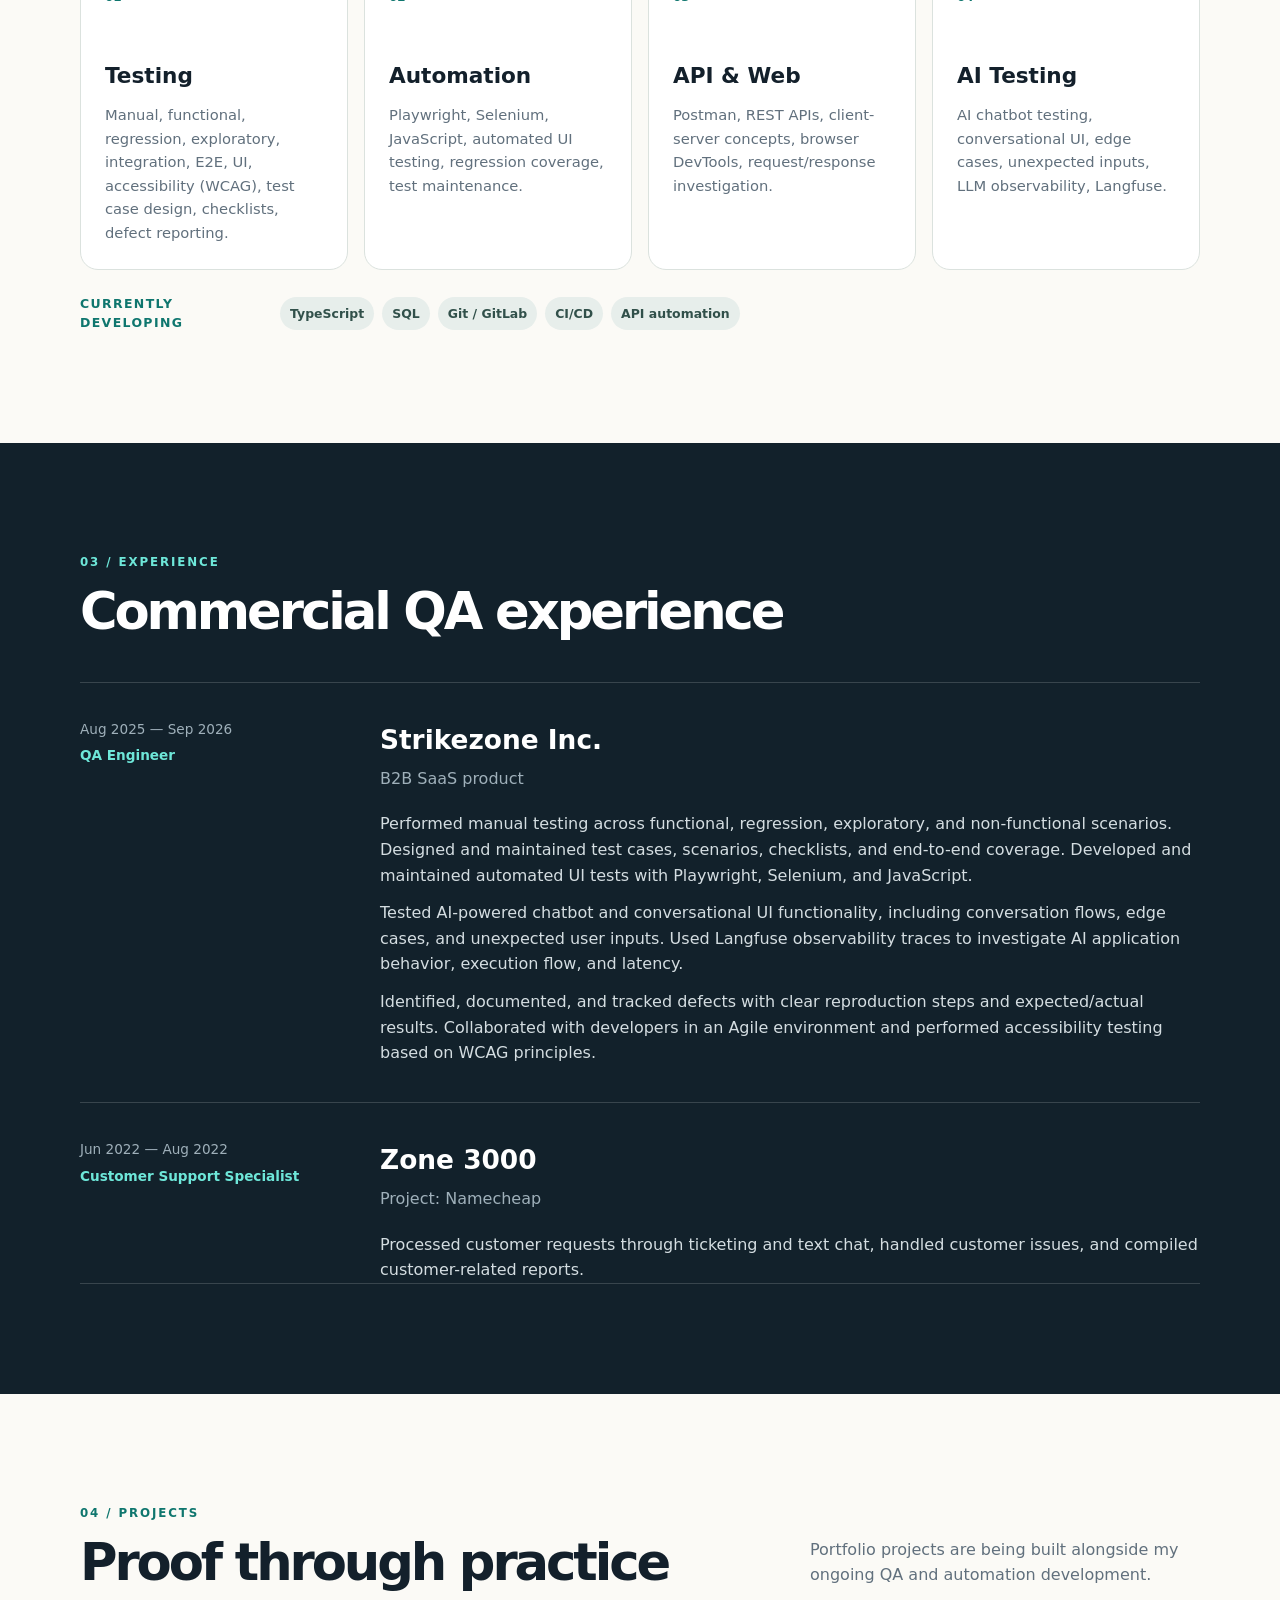
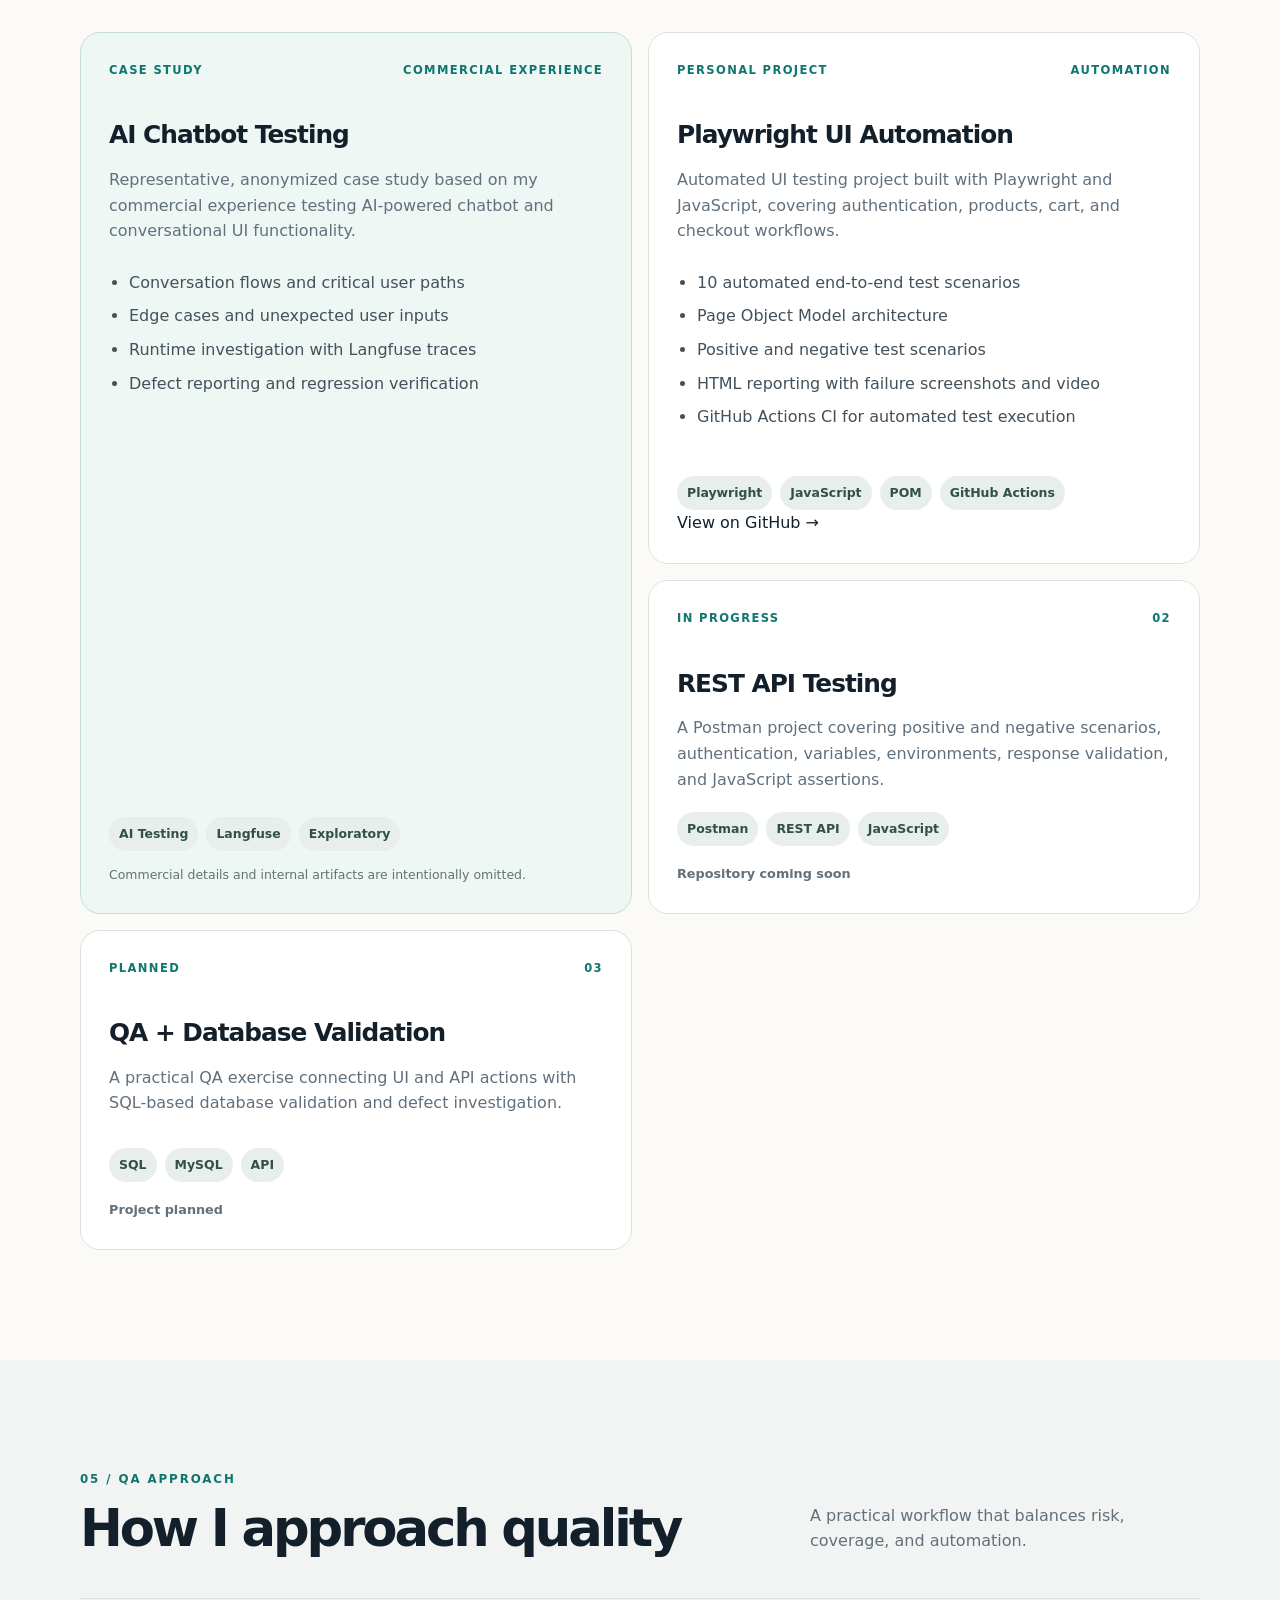
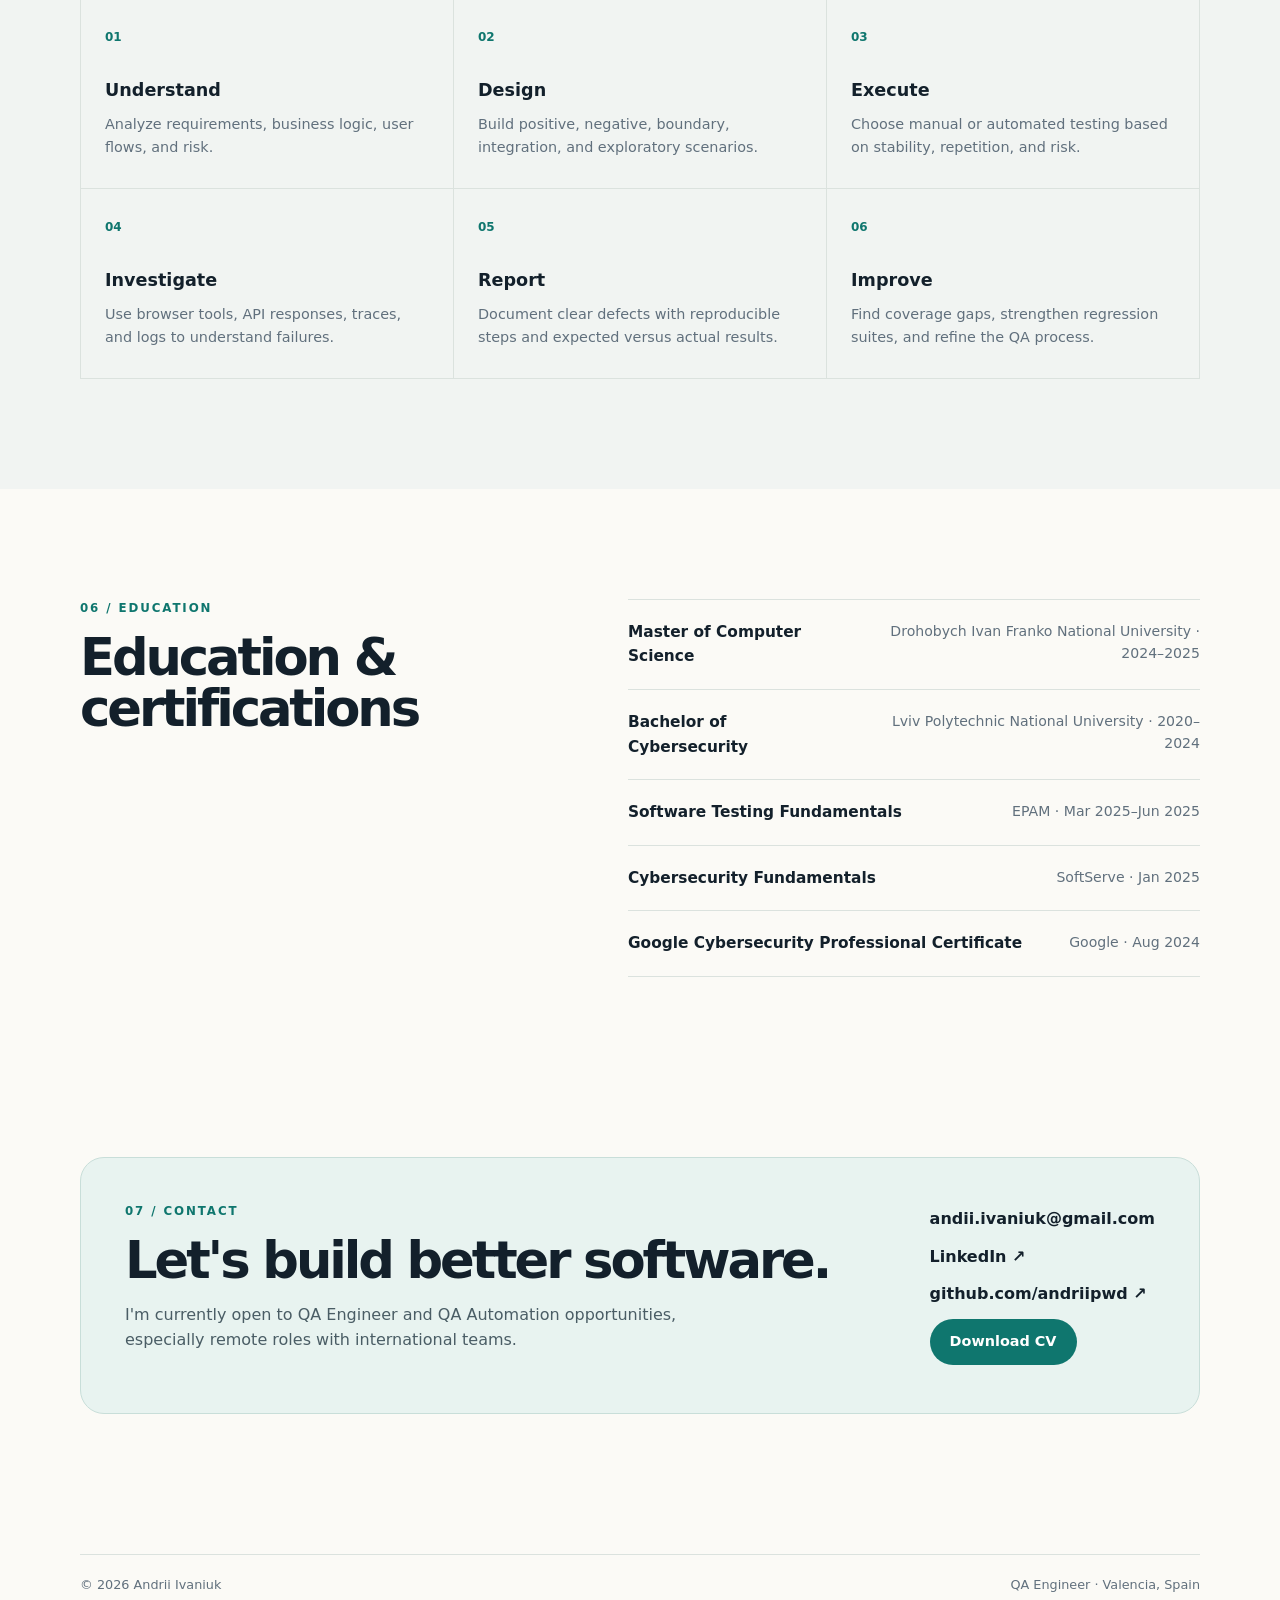
==== commit a73b2c73: "Update index.html" ====
--- a/index.html
+++ b/index.html
@@ -190,14 +190,43 @@
             <div class="project-tags"><span>AI Testing</span><span>Langfuse</span><span>Exploratory</span></div>
             <div class="project-note">Commercial details and internal artifacts are intentionally omitted.</div>
           </article>
-
+          
           <article class="project-card">
-            <div class="project-topline"><span>IN PROGRESS</span><span>01</span></div>
-            <h3>Playwright UI Automation</h3>
-            <p>A public automation project demonstrating end-to-end UI test design, maintainable test structure, reusable fixtures, and regression coverage.</p>
-            <div class="project-tags"><span>Playwright</span><span>JavaScript</span><span>E2E</span></div>
-            <span class="project-state">Repository coming soon</span>
-          </article>
+          <div class="project-topline">
+            <span>PERSONAL PROJECT</span><span>AUTOMATION</span>
+          </div>
+        
+          <h3>Playwright UI Automation</h3>
+        
+          <p>
+            Automated UI testing project built with Playwright and JavaScript,
+            covering authentication, products, cart, and checkout workflows.
+          </p>
+        
+          <ul>
+            <li>10 automated end-to-end test scenarios</li>
+            <li>Page Object Model architecture</li>
+            <li>Positive and negative test scenarios</li>
+            <li>HTML reporting with failure screenshots and video</li>
+            <li>GitHub Actions CI for automated test execution</li>
+          </ul>
+        
+          <div class="project-tags">
+            <span>Playwright</span>
+            <span>JavaScript</span>
+            <span>POM</span>
+            <span>GitHub Actions</span>
+          </div>
+        
+          <a
+            class="project-link"
+            href="https://github.com/andriipwd/qa-playwright-project"
+            target="_blank"
+            rel="noopener noreferrer"
+          >
+            View on GitHub →
+          </a>
+        </article>
 
           <article class="project-card">
             <div class="project-topline"><span>IN PROGRESS</span><span>02</span></div>
